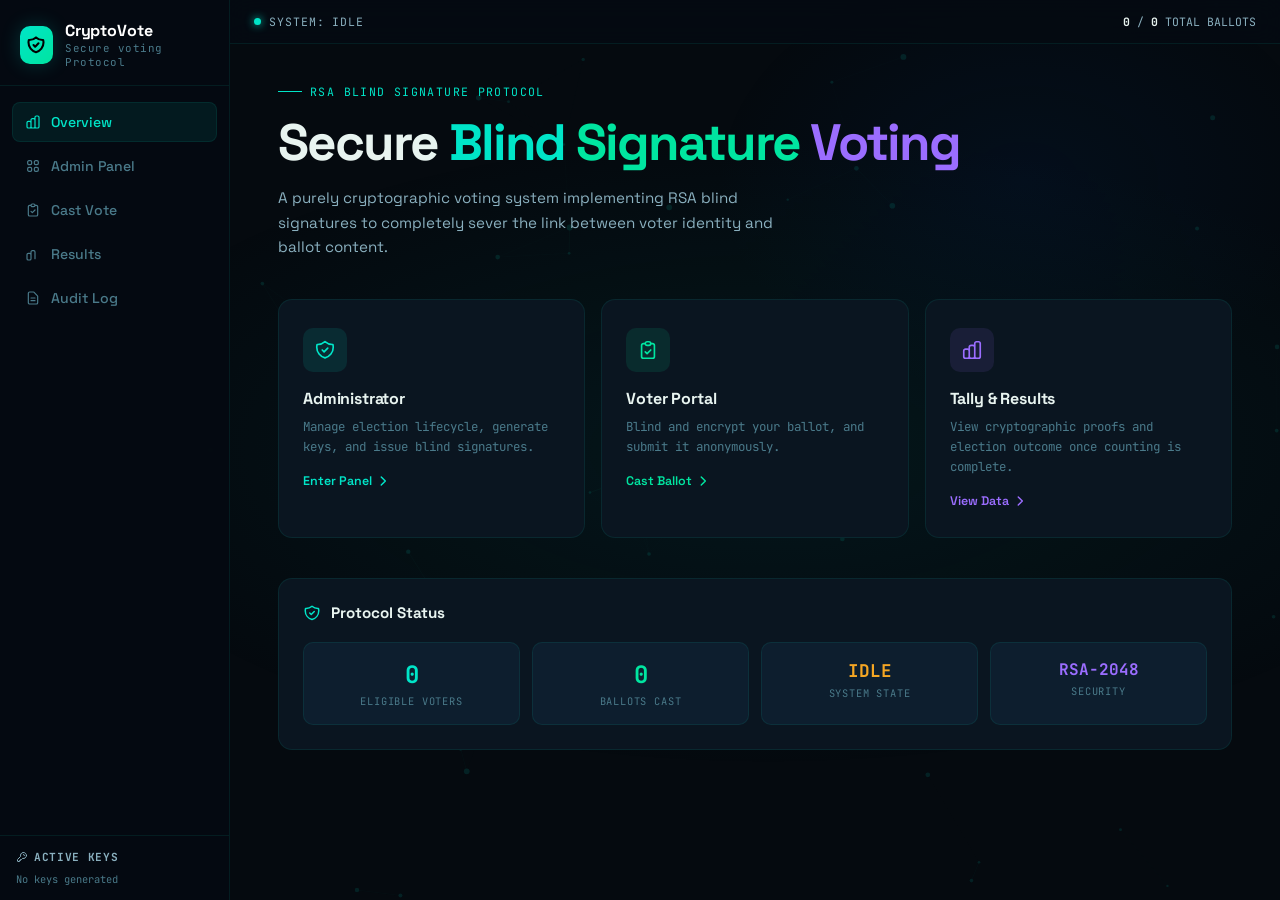
==== index.html @ 371b407e "move frontend to root for github pages" ====
<!DOCTYPE html>
<html lang="en">
  <head>
    <meta charset="UTF-8" />
    <meta
      name="viewport"
      content="width=device-width, initial-scale=1.0, viewport-fit=cover"
    />
    <title>CryptoVote · Secure Blind Signature Voting</title>
    <link
      href="https://fonts.googleapis.com/css2?family=Space+Grotesk:wght@300;400;500;600;700&family=JetBrains+Mono:wght@400;500;700&display=swap"
      rel="stylesheet"
    />
    <link rel="stylesheet" href="css/style.css" />
  </head>
  <body>
    <!-- Animated network background -->
    <canvas id="network-canvas"></canvas>

    <div id="app-shell">
      <!-- Sidebar -->
      <aside id="sidebar">
        <div class="sidebar-brand">
          <div class="brand-icon">
            <svg
              width="20"
              height="20"
              fill="none"
              stroke="#000"
              viewBox="0 0 24 24"
              stroke-width="2.5"
            >
              <path
                stroke-linecap="round"
                stroke-linejoin="round"
                d="M9 12l2 2 4-4m5.618-4.016A11.955 11.955 0 0112 2.944a11.955 11.955 0 01-8.618 3.04A12.02 12.02 0 003 9c0 5.591 3.824 10.29 9 11.622 5.176-1.332 9-6.03 9-11.622 0-1.042-.133-2.052-.382-3.016z"
              />
            </svg>
          </div>
          <div>
            <div class="brand-name">CryptoVote</div>
            <div class="brand-sub">Secure voting Protocol</div>
          </div>
        </div>

        <nav class="sidebar-nav" id="sidebar-nav"></nav>

        <div class="sidebar-keys" id="sidebar-keys">
          <div class="sidebar-keys-title">
            <svg
              width="12"
              height="12"
              fill="none"
              stroke="currentColor"
              viewBox="0 0 24 24"
              stroke-width="2"
            >
              <path
                stroke-linecap="round"
                stroke-linejoin="round"
                d="M15 7a2 2 0 012 2m4 0a6 6 0 01-7.743 5.743L11 17H9v2H7v2H4a1 1 0 01-1-1v-2.586a1 1 0 01.293-.707l5.964-5.964A6 6 0 1121 9z"
              />
            </svg>
            Active Keys
          </div>
          <div
            id="keys-display"
            style="color: var(--text-muted); font-size: 0.65rem"
          >
            No keys generated
          </div>
        </div>
      </aside>

      <!-- Top bar -->
      <div id="top-bar">
        <div style="display: flex; align-items: center">
          <span class="status-dot" id="state-dot"></span>
          <span class="status-label" id="state-label">SYSTEM: IDLE</span>
        </div>
        <div class="topbar-right">
          <span class="topbar-count"
            ><span id="tb-cast">0</span> / <span id="tb-total">0</span> TOTAL
            BALLOTS</span
          >
        </div>
      </div>

      <!-- Main -->
      <main id="main-content">
        <div id="page-content" class="page-inner"></div>
      </main>
    </div>

    <!-- JavaScript Modules -->
    <script src="js/utiles.js"></script>
    <script src="js/api.js"></script>
    <script src="js/pages/home.js"></script>
    <script src="js/pages/admin.js"></script>
    <script src="js/pages/vote.js"></script>
    <script src="js/pages/results.js"></script>
    <script src="js/pages/audit.js"></script>
    <script src="js/app.js"></script>
  </body>
</html>
---- css/style.css ----
:root {
  --bg: #050a0f;
  --bg2: #070d14;
  --surface: #0a1520;
  --surface2: #0d1e2e;
  --surface3: #112233;
  --border: rgba(0, 200, 180, 0.1);
  --border2: rgba(0, 200, 180, 0.2);
  --text: #e8f4f0;
  --text-muted: #4a7a8a;
  --text-dim: #8ab0bf;
  --cyan: #00e5c8;
  --cyan-dim: rgba(0, 229, 200, 0.08);
  --cyan-glow: rgba(0, 229, 200, 0.2);
  --green: #00e5a0;
  --green-dim: rgba(0, 229, 160, 0.08);
  --purple: #9b6dff;
  --purple-dim: rgba(155, 109, 255, 0.08);
  --amber: #f5a623;
  --amber-dim: rgba(245, 166, 35, 0.08);
  --red: #ff4060;
  --red-dim: rgba(255, 64, 96, 0.08);
  --mono: "JetBrains Mono", monospace;
  --sans: "Space Grotesk", sans-serif;
}

* {
  box-sizing: border-box;
  margin: 0;
  padding: 0;
}

body {
  font-family: var(--sans);
  background: var(--bg);
  color: var(--text);
  min-height: 100vh;
  -webkit-font-smoothing: antialiased;
  overflow-x: hidden;
}

/* Network grid background */
body::before {
  content: "";
  position: fixed;
  inset: 0;
  background-image: radial-gradient(
      ellipse 80% 50% at 60% 50%,
      rgba(0, 80, 80, 0.18) 0%,
      transparent 70%
    ),
    radial-gradient(
      ellipse 40% 40% at 80% 20%,
      rgba(0, 50, 120, 0.12) 0%,
      transparent 60%
    );
  pointer-events: none;
  z-index: 0;
}

/* SVG network pattern overlay */
#network-canvas {
  position: fixed;
  inset: 0;
  z-index: 0;
  opacity: 0.18;
  pointer-events: none;
}

#app-shell {
  display: flex;
  min-height: 100vh;
  position: relative;
  z-index: 1;
}

/* Sidebar */
#sidebar {
  width: 230px;
  flex-shrink: 0;
  background: rgba(5, 10, 18, 0.92);
  border-right: 1px solid var(--border);
  display: flex;
  flex-direction: column;
  position: fixed;
  top: 0;
  left: 0;
  bottom: 0;
  z-index: 30;
  backdrop-filter: blur(20px);
}

.sidebar-brand {
  padding: 20px 20px 16px;
  border-bottom: 1px solid var(--border);
  display: flex;
  align-items: center;
  gap: 12px;
}
.brand-icon {
  width: 38px;
  height: 38px;
  background: linear-gradient(135deg, var(--cyan), var(--green));
  border-radius: 10px;
  display: flex;
  align-items: center;
  justify-content: center;
  box-shadow: 0 0 20px var(--cyan-glow);
}
.brand-name {
  font-weight: 700;
  font-size: 1rem;
  letter-spacing: -0.01em;
  color: #fff;
}
.brand-sub {
  font-size: 0.68rem;
  font-family: var(--mono);
  color: var(--text-muted);
  letter-spacing: 0.05em;
}

.sidebar-nav {
  padding: 16px 12px;
  flex: 1;
  display: flex;
  flex-direction: column;
  gap: 4px;
}
.nav-item {
  display: flex;
  align-items: center;
  gap: 10px;
  padding: 10px 12px;
  border-radius: 8px;
  font-size: 0.88rem;
  font-weight: 500;
  color: var(--text-muted);
  cursor: pointer;
  transition: all 0.15s;
  border: 1px solid transparent;
  text-decoration: none;
}
.nav-item:hover {
  color: var(--text-dim);
  background: var(--surface);
}
.nav-item.active {
  color: var(--cyan);
  background: var(--cyan-dim);
  border-color: var(--border);
}
.nav-item svg {
  flex-shrink: 0;
}

.sidebar-keys {
  padding: 14px 16px;
  border-top: 1px solid var(--border);
  font-family: var(--mono);
  font-size: 0.68rem;
  color: var(--text-muted);
}
.sidebar-keys-title {
  display: flex;
  align-items: center;
  gap: 6px;
  color: var(--text-dim);
  font-weight: 700;
  font-size: 0.7rem;
  letter-spacing: 0.06em;
  text-transform: uppercase;
  margin-bottom: 8px;
}
.key-val {
  color: var(--cyan);
  margin-top: 3px;
}

/* Top status bar */
#top-bar {
  position: fixed;
  top: 0;
  left: 230px;
  right: 0;
  height: 44px;
  background: rgba(5, 10, 18, 0.9);
  border-bottom: 1px solid var(--border);
  display: flex;
  align-items: center;
  justify-content: space-between;
  padding: 0 24px;
  z-index: 20;
  backdrop-filter: blur(12px);
  font-family: var(--mono);
  font-size: 0.72rem;
}
.status-dot {
  width: 7px;
  height: 7px;
  border-radius: 50%;
  background: var(--cyan);
  box-shadow: 0 0 8px var(--cyan);
  display: inline-block;
  margin-right: 8px;
}
.status-dot.amber {
  background: var(--amber);
  box-shadow: 0 0 8px var(--amber);
}
.status-dot.red {
  background: var(--red);
  box-shadow: 0 0 8px var(--red);
}
.status-label {
  color: var(--text-dim);
  letter-spacing: 0.08em;
}

.topbar-right {
  display: flex;
  align-items: center;
  gap: 20px;
  color: var(--text-muted);
}
.topbar-count {
  color: var(--text-dim);
}
.topbar-count span {
  color: var(--text);
  font-weight: 700;
}

/* Main content */
#main-content {
  margin-left: 230px;
  padding-top: 44px;
  min-height: 100vh;
  flex: 1;
}
.page-inner {
  padding: 40px 48px;
  max-width: 1100px;
}

/* Cards */
.card {
  background: var(--surface);
  border: 1px solid var(--border);
  border-radius: 14px;
  padding: 24px;
}
.card-sm {
  padding: 18px;
}

/* Buttons */
.btn {
  display: inline-flex;
  align-items: center;
  gap: 8px;
  padding: 10px 20px;
  border-radius: 8px;
  font-size: 0.85rem;
  font-weight: 600;
  cursor: pointer;
  border: none;
  transition: all 0.15s;
  font-family: var(--sans);
  letter-spacing: 0.01em;
  text-decoration: none;
}
.btn-cyan {
  background: linear-gradient(135deg, var(--cyan), var(--green));
  color: #000;
  box-shadow: 0 0 20px var(--cyan-glow);
}
.btn-cyan:hover {
  box-shadow: 0 0 32px var(--cyan-glow);
  filter: brightness(1.1);
}
.btn-purple {
  background: linear-gradient(135deg, var(--purple), #c06eff);
  color: #fff;
  box-shadow: 0 0 20px rgba(155, 109, 255, 0.3);
}
.btn-purple:hover {
  box-shadow: 0 0 32px rgba(155, 109, 255, 0.45);
  filter: brightness(1.1);
}
.btn-outline {
  background: transparent;
  border: 1px solid var(--border2);
  color: var(--text-dim);
}
.btn-outline:hover {
  border-color: var(--cyan);
  color: var(--cyan);
  background: var(--cyan-dim);
}
.btn-danger {
  background: transparent;
  border: 1px solid rgba(255, 64, 96, 0.3);
  color: var(--red);
}
.btn-danger:hover {
  background: var(--red-dim);
  border-color: rgba(255, 64, 96, 0.5);
}
.btn-full {
  width: 100%;
  justify-content: center;
  padding: 14px;
  font-size: 0.92rem;
}
.btn:disabled {
  opacity: 0.45;
  cursor: not-allowed;
}

/* Inputs */
input,
textarea,
select {
  background: var(--surface2);
  border: 1px solid var(--border);
  border-radius: 8px;
  padding: 10px 14px;
  color: var(--text);
  font-family: var(--mono);
  font-size: 0.82rem;
  width: 100%;
  outline: none;
  transition: border-color 0.15s, box-shadow 0.15s;
}
input:focus,
textarea:focus {
  border-color: var(--cyan);
  box-shadow: 0 0 0 2px rgba(0, 229, 200, 0.1);
}
input::placeholder,
textarea::placeholder {
  color: var(--text-muted);
}
label {
  display: block;
  font-size: 0.72rem;
  font-weight: 600;
  color: var(--text-dim);
  margin-bottom: 6px;
  letter-spacing: 0.07em;
  text-transform: uppercase;
}

/* Alerts */
.alert {
  border-radius: 10px;
  padding: 14px 16px;
  display: flex;
  gap: 10px;
  align-items: flex-start;
  font-size: 0.82rem;
}
.alert-amber {
  background: var(--amber-dim);
  border: 1px solid rgba(245, 166, 35, 0.2);
  color: #f5c66b;
}
.alert-red {
  background: var(--red-dim);
  border: 1px solid rgba(255, 64, 96, 0.2);
  color: #ff8099;
}
.alert-green {
  background: var(--green-dim);
  border: 1px solid rgba(0, 229, 160, 0.2);
  color: var(--green);
}
.alert-cyan {
  background: var(--cyan-dim);
  border: 1px solid rgba(0, 229, 200, 0.2);
  color: var(--cyan);
}

/* Page: HOME */
.hero-section {
  margin-bottom: 40px;
}
.hero-eyebrow {
  display: flex;
  align-items: center;
  gap: 8px;
  font-family: var(--mono);
  font-size: 0.72rem;
  color: var(--cyan);
  letter-spacing: 0.12em;
  text-transform: uppercase;
  margin-bottom: 16px;
}
.hero-eyebrow::before {
  content: "";
  width: 24px;
  height: 1px;
  background: var(--cyan);
}
.hero-title {
  font-size: clamp(2.2rem, 4vw, 3.2rem);
  font-weight: 700;
  letter-spacing: -0.04em;
  line-height: 1.08;
  margin-bottom: 16px;
}
.hero-title .c {
  color: var(--cyan);
}
.hero-title .g {
  color: var(--green);
}
.hero-title .p {
  color: var(--purple);
}
.hero-desc {
  color: var(--text-dim);
  font-size: 0.95rem;
  max-width: 520px;
  line-height: 1.6;
}

.feature-cards {
  display: grid;
  grid-template-columns: repeat(3, 1fr);
  gap: 16px;
  margin-bottom: 40px;
}
.feature-card {
  background: var(--surface);
  border: 1px solid var(--border);
  border-radius: 14px;
  padding: 28px 24px;
  cursor: pointer;
  transition: border-color 0.2s, box-shadow 0.2s;
  position: relative;
  overflow: hidden;
}
.feature-card::before {
  content: "";
  position: absolute;
  top: 0;
  left: 0;
  right: 0;
  height: 1px;
  background: linear-gradient(
    90deg,
    transparent,
    var(--card-accent, var(--cyan)),
    transparent
  );
  opacity: 0;
  transition: opacity 0.3s;
}
.feature-card:hover {
  border-color: var(--card-accent, var(--cyan));
  box-shadow: 0 0 32px rgba(0, 229, 200, 0.06);
}
.feature-card:hover::before {
  opacity: 1;
}
.feature-card-icon {
  width: 44px;
  height: 44px;
  border-radius: 10px;
  display: flex;
  align-items: center;
  justify-content: center;
  margin-bottom: 16px;
}
.feature-card h3 {
  font-size: 1rem;
  font-weight: 700;
  margin-bottom: 8px;
  letter-spacing: -0.01em;
}
.feature-card p {
  font-size: 0.78rem;
  color: var(--text-muted);
  font-family: var(--mono);
  line-height: 1.6;
  margin-bottom: 16px;
}
.feature-card-link {
  font-size: 0.78rem;
  font-weight: 600;
  display: flex;
  align-items: center;
  gap: 4px;
  cursor: pointer;
  text-decoration: none;
}

.protocol-status {
  background: var(--surface);
  border: 1px solid var(--border);
  border-radius: 14px;
  padding: 24px;
}
.protocol-status-title {
  display: flex;
  align-items: center;
  gap: 10px;
  font-weight: 700;
  font-size: 0.95rem;
  margin-bottom: 20px;
}
.status-grid {
  display: grid;
  grid-template-columns: repeat(4, 1fr);
  gap: 12px;
}
.status-tile {
  background: var(--surface2);
  border: 1px solid var(--border);
  border-radius: 10px;
  padding: 16px;
  text-align: center;
}
.status-tile-val {
  font-size: 1.5rem;
  font-weight: 700;
  font-family: var(--mono);
  margin-bottom: 4px;
}
.status-tile-label {
  font-size: 0.65rem;
  font-family: var(--mono);
  color: var(--text-muted);
  text-transform: uppercase;
  letter-spacing: 0.08em;
}

/* Page: ADMIN */
.admin-gate {
  max-width: 380px;
  margin: 60px auto;
  text-align: center;
}
.admin-gate-icon {
  width: 80px;
  height: 80px;
  border-radius: 50%;
  background: var(--amber-dim);
  border: 1px solid rgba(245, 166, 35, 0.3);
  display: flex;
  align-items: center;
  justify-content: center;
  margin: 0 auto 24px;
}
.page-title {
  font-size: 1.6rem;
  font-weight: 700;
  letter-spacing: -0.03em;
  margin-bottom: 6px;
}
.page-sub {
  font-size: 0.82rem;
  color: var(--text-muted);
  font-family: var(--mono);
  margin-bottom: 28px;
}

.admin-layout {
  display: grid;
  grid-template-columns: 1fr 280px;
  gap: 24px;
  align-items: start;
}
.session-control {
  background: var(--surface);
  border: 1px solid var(--border);
  border-radius: 14px;
  padding: 28px;
}
.session-title {
  display: flex;
  align-items: center;
  gap: 10px;
  font-weight: 700;
  font-size: 1rem;
  margin-bottom: 24px;
}
.step-item {
  display: flex;
  align-items: center;
  justify-content: space-between;
  padding: 16px 0;
  border-bottom: 1px solid var(--border);
}
.step-item:last-child {
  border-bottom: none;
}
.step-item.active {
  background: linear-gradient(90deg, var(--cyan-dim), transparent);
  margin: 0 -28px;
  padding: 16px 28px;
  border-radius: 8px;
}
.step-num {
  font-size: 0.78rem;
  color: var(--text-muted);
  font-family: var(--mono);
  margin-bottom: 2px;
}
.step-name {
  font-size: 0.92rem;
  font-weight: 600;
}
.step-desc {
  font-size: 0.75rem;
  color: var(--text-muted);
  font-family: var(--mono);
  margin-top: 3px;
}
.step-check {
  width: 28px;
  height: 28px;
  border-radius: 50%;
  border: 2px solid var(--border2);
  display: flex;
  align-items: center;
  justify-content: center;
  flex-shrink: 0;
}
.step-check.done {
  background: var(--green-dim);
  border-color: var(--green);
}
.step-check.active-step {
  background: var(--cyan-dim);
  border-color: var(--cyan);
  box-shadow: 0 0 12px var(--cyan-glow);
}

.keys-panel {
  display: flex;
  flex-direction: column;
  gap: 16px;
}
.keys-card {
  background: var(--surface);
  border: 1px solid var(--border);
  border-radius: 14px;
  padding: 20px;
}
.keys-card-title {
  font-size: 0.82rem;
  font-weight: 700;
  margin-bottom: 14px;
  letter-spacing: -0.01em;
}
.key-row {
  margin-bottom: 12px;
}
.key-row label {
  font-size: 0.65rem;
}
.key-display {
  background: var(--surface2);
  border: 1px solid var(--border);
  border-radius: 6px;
  padding: 8px 12px;
  font-family: var(--mono);
  font-size: 0.85rem;
  color: var(--cyan);
  letter-spacing: 0.05em;
}
.danger-card {
  background: rgba(255, 64, 96, 0.04);
  border: 1px solid rgba(255, 64, 96, 0.15);
  border-radius: 14px;
  padding: 20px;
}
.danger-title {
  display: flex;
  align-items: center;
  gap: 8px;
  color: var(--red);
  font-weight: 700;
  font-size: 0.82rem;
  margin-bottom: 8px;
}
.danger-desc {
  font-size: 0.75rem;
  color: var(--text-muted);
  font-family: var(--mono);
  margin-bottom: 14px;
  line-height: 1.5;
}

/* Admin setup form */
.setup-grid {
  display: grid;
  grid-template-columns: 1fr 1fr;
  gap: 12px;
}

/* Stats grid */
.stats-grid {
  display: grid;
  grid-template-columns: repeat(3, 1fr);
  gap: 12px;
  margin-bottom: 20px;
}
.stat-card {
  background: var(--surface2);
  border: 1px solid var(--border);
  border-radius: 10px;
  padding: 16px;
  text-align: center;
}
.stat-val {
  font-size: 1.8rem;
  font-weight: 700;
  font-family: var(--mono);
}
.stat-label {
  font-size: 0.65rem;
  font-family: var(--mono);
  color: var(--text-muted);
  text-transform: uppercase;
  letter-spacing: 0.07em;
  margin-top: 3px;
}

/* Page: VOTE */
.vote-container {
  max-width: 620px;
}
.vote-card {
  background: var(--surface);
  border: 1px solid var(--border);
  border-radius: 16px;
  padding: 32px;
}
.vote-section-title {
  display: flex;
  align-items: center;
  gap: 10px;
  font-size: 0.85rem;
  font-weight: 700;
  margin-bottom: 16px;
}
.section-num {
  width: 24px;
  height: 24px;
  border-radius: 6px;
  background: var(--cyan);
  color: #000;
  font-size: 0.7rem;
  font-weight: 800;
  display: flex;
  align-items: center;
  justify-content: center;
  font-family: var(--mono);
}
.score-grid {
  display: grid;
  grid-template-columns: repeat(11, 1fr);
  gap: 6px;
}
.score-btn {
  aspect-ratio: 1;
  border: 1px solid var(--border2);
  background: var(--surface2);
  border-radius: 8px;
  font-weight: 700;
  font-size: 0.88rem;
  color: var(--text-dim);
  cursor: pointer;
  transition: all 0.12s;
  font-family: var(--sans);
}
.score-btn:hover {
  border-color: var(--cyan);
  color: var(--cyan);
  background: var(--cyan-dim);
}
.score-btn.selected {
  border-color: var(--cyan);
  background: linear-gradient(
    135deg,
    rgba(0, 229, 200, 0.3),
    rgba(0, 229, 160, 0.2)
  );
  color: var(--cyan);
  box-shadow: 0 0 12px var(--cyan-glow);
}
.submit-btn {
  width: 100%;
  margin-top: 24px;
  background: linear-gradient(135deg, var(--cyan), var(--green));
  color: #000;
  font-weight: 700;
  font-size: 0.95rem;
  border: none;
  border-radius: 10px;
  padding: 16px;
  cursor: pointer;
  font-family: var(--sans);
  display: flex;
  align-items: center;
  justify-content: center;
  gap: 10px;
  transition: all 0.2s;
  box-shadow: 0 4px 24px rgba(0, 229, 200, 0.25);
}
.submit-btn:hover {
  box-shadow: 0 4px 36px rgba(0, 229, 200, 0.4);
  filter: brightness(1.05);
}
.submit-btn:disabled {
  opacity: 0.45;
  cursor: not-allowed;
}

/* Page: RESULTS */
.results-stats {
  display: grid;
  grid-template-columns: repeat(4, 1fr);
  gap: 14px;
  margin-bottom: 28px;
}
.r-stat {
  background: var(--surface);
  border: 1px solid var(--border);
  border-radius: 12px;
  padding: 18px 16px;
}
.r-stat-label {
  font-size: 0.65rem;
  font-family: var(--mono);
  color: var(--text-muted);
  text-transform: uppercase;
  letter-spacing: 0.07em;
  margin-bottom: 8px;
}
.r-stat-val {
  font-size: 1.6rem;
  font-weight: 700;
  font-family: var(--mono);
}

.chart-card {
  background: var(--surface);
  border: 1px solid var(--border);
  border-radius: 14px;
  padding: 28px;
  margin-bottom: 24px;
}
.chart-title {
  font-size: 0.92rem;
  font-weight: 700;
  margin-bottom: 24px;
  letter-spacing: -0.01em;
}

.bar-chart {
  display: flex;
  flex-direction: column;
  gap: 0;
}
.bar-row {
  display: flex;
  align-items: center;
  gap: 12px;
  padding: 7px 0;
  border-bottom: 1px solid rgba(0, 229, 200, 0.05);
}
.bar-row:last-child {
  border-bottom: none;
}
.bar-x-label {
  width: 20px;
  text-align: center;
  font-family: var(--mono);
  font-size: 0.75rem;
  color: var(--text-dim);
  flex-shrink: 0;
}
.bar-track {
  flex: 1;
  height: 6px;
  background: var(--surface2);
  border-radius: 3px;
  overflow: hidden;
}
.bar-fill {
  height: 100%;
  border-radius: 3px;
  transition: width 0.8s cubic-bezier(0.2, 0.9, 0.4, 1.1);
}
.bar-count {
  width: 40px;
  text-align: right;
  font-family: var(--mono);
  font-size: 0.72rem;
  color: var(--text-muted);
}

/* Audit table */
.audit-card {
  background: var(--surface);
  border: 1px solid var(--border);
  border-radius: 14px;
  overflow: hidden;
}
.audit-header {
  padding: 20px 24px;
  border-bottom: 1px solid var(--border);
  display: flex;
  align-items: center;
  gap: 8px;
  font-size: 0.88rem;
  font-weight: 700;
}
.audit-table {
  width: 100%;
  font-family: var(--mono);
  font-size: 0.72rem;
}
.audit-table th {
  padding: 10px 16px;
  text-align: left;
  color: var(--text-muted);
  font-size: 0.65rem;
  text-transform: uppercase;
  letter-spacing: 0.07em;
  border-bottom: 1px solid var(--border);
  font-weight: 500;
}
.audit-table td {
  padding: 10px 16px;
  border-bottom: 1px solid rgba(0, 229, 200, 0.04);
  color: var(--text-dim);
}
.audit-table tr:last-child td {
  border-bottom: none;
}
.audit-table td:first-child {
  color: var(--cyan);
  font-weight: 600;
}
.badge {
  display: inline-flex;
  align-items: center;
  padding: 2px 8px;
  border-radius: 4px;
  font-size: 0.62rem;
  font-weight: 700;
  letter-spacing: 0.04em;
}
.badge-green {
  background: var(--green-dim);
  color: var(--green);
  border: 1px solid rgba(0, 229, 160, 0.2);
}
.badge-red {
  background: var(--red-dim);
  color: var(--red);
  border: 1px solid rgba(255, 64, 96, 0.2);
}

/* Pulse loader */
.pulse {
  animation: pulse 1.6s ease-in-out infinite;
}
@keyframes pulse {
  0%,
  100% {
    opacity: 1;
  }
  50% {
    opacity: 0.35;
  }
}
.skeleton {
  background: var(--surface2);
  border-radius: 8px;
}

/* Pop in */
@keyframes pop {
  0% {
    transform: scale(0.7);
    opacity: 0;
  }
  70% {
    transform: scale(1.06);
  }
  100% {
    transform: scale(1);
    opacity: 1;
  }
}
.pop-in {
  animation: pop 0.4s cubic-bezier(0.34, 1.56, 0.64, 1) both;
}

/* Fade */
@keyframes fadeUp {
  from {
    opacity: 0;
    transform: translateY(12px);
  }
  to {
    opacity: 1;
    transform: none;
  }
}
.fade-up {
  animation: fadeUp 0.4s ease both;
}

/* Scrollbar */
::-webkit-scrollbar {
  width: 5px;
}
::-webkit-scrollbar-track {
  background: var(--bg);
}
::-webkit-scrollbar-thumb {
  background: var(--border2);
  border-radius: 3px;
}
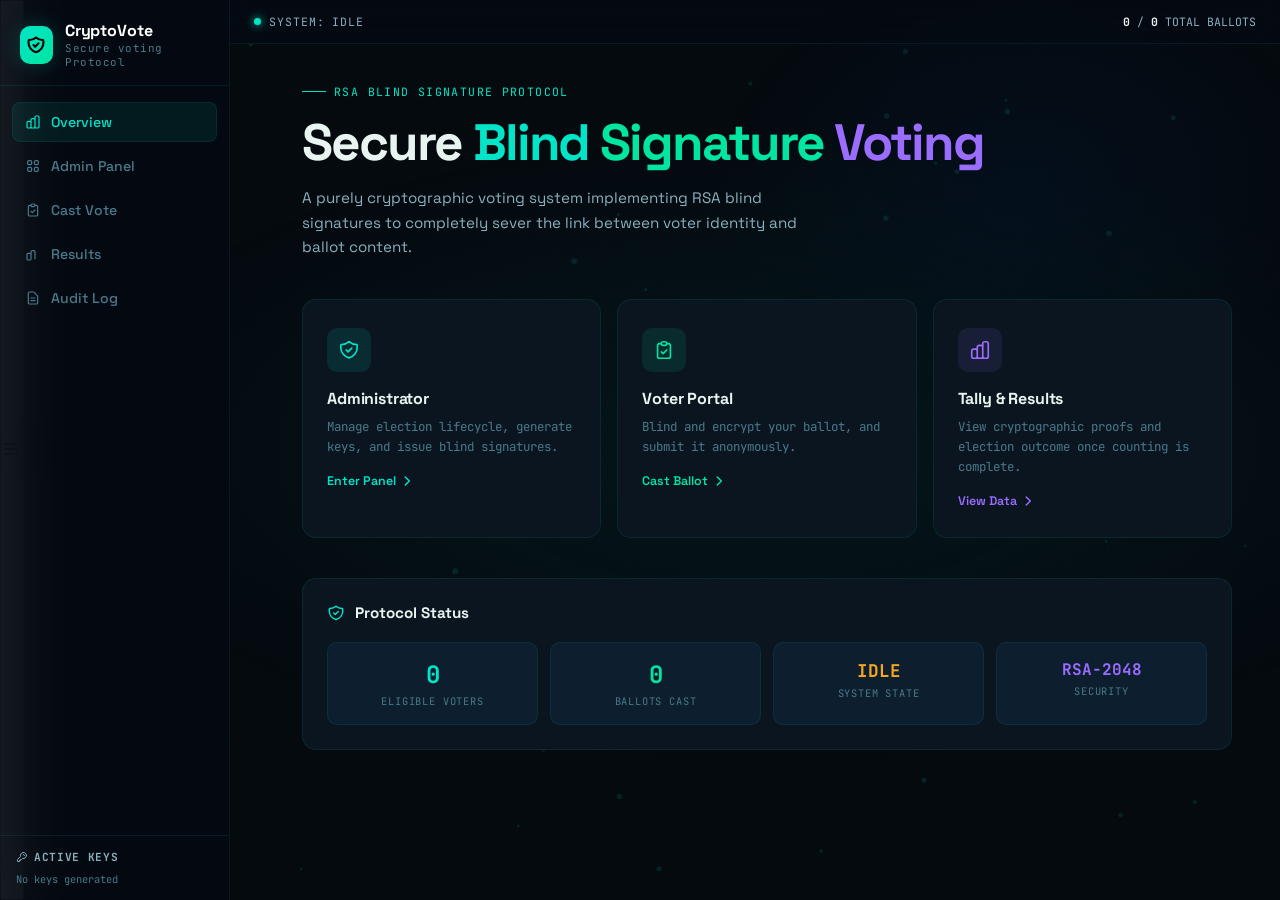
==== commit 0c9ef531: "add mobile responsive sidebar" ====
--- a/index.html
+++ b/index.html
@@ -18,6 +18,12 @@
     <canvas id="network-canvas"></canvas>
 
     <div id="app-shell">
+      <button id="menu-toggle" onclick="document.getElementById('sidebar').classList.toggle('open')">
+  <svg width="20" height="20" fill="none" stroke="currentColor" viewBox="0 0 24 24" stroke-width="2">
+    <path stroke-linecap="round" stroke-linejoin="round" d="M4 6h16M4 12h16M4 18h16"/>
+  </svg>
+</button>
+<div id="sidebar-overlay" onclick="document.getElementById('sidebar').classList.remove('open')"></div>
       <!-- Sidebar -->
       <aside id="sidebar">
         <div class="sidebar-brand">
--- a/css/style.css
+++ b/css/style.css
@@ -1030,3 +1030,62 @@
   background: var(--border2);
   border-radius: 3px;
 }
+/* ===================== MOBILE RESPONSIVE ===================== */
+@media (max-width: 768px) {
+  #sidebar {
+    transform: translateX(-100%);
+  }
+
+  #sidebar.open {
+    transform: translateX(0);
+  }
+
+  #sidebar-overlay {
+    display: block;
+  }
+
+  #menu-toggle {
+    display: flex;
+  }
+
+  #top-bar {
+    left: 0;
+    padding-left: 52px;
+  }
+
+  #main-content {
+    margin-left: 0;
+  }
+
+  .page-inner {
+    padding: 24px 16px;
+  }
+
+  .feature-cards {
+    grid-template-columns: 1fr;
+  }
+
+  .status-grid {
+    grid-template-columns: repeat(2, 1fr);
+  }
+
+  .results-stats {
+    grid-template-columns: repeat(2, 1fr);
+  }
+
+  .admin-layout {
+    grid-template-columns: 1fr;
+  }
+
+  .setup-grid {
+    grid-template-columns: 1fr;
+  }
+
+  .stats-grid {
+    grid-template-columns: repeat(2, 1fr);
+  }
+
+  .score-grid {
+    grid-template-columns: repeat(6, 1fr);
+  }
+}
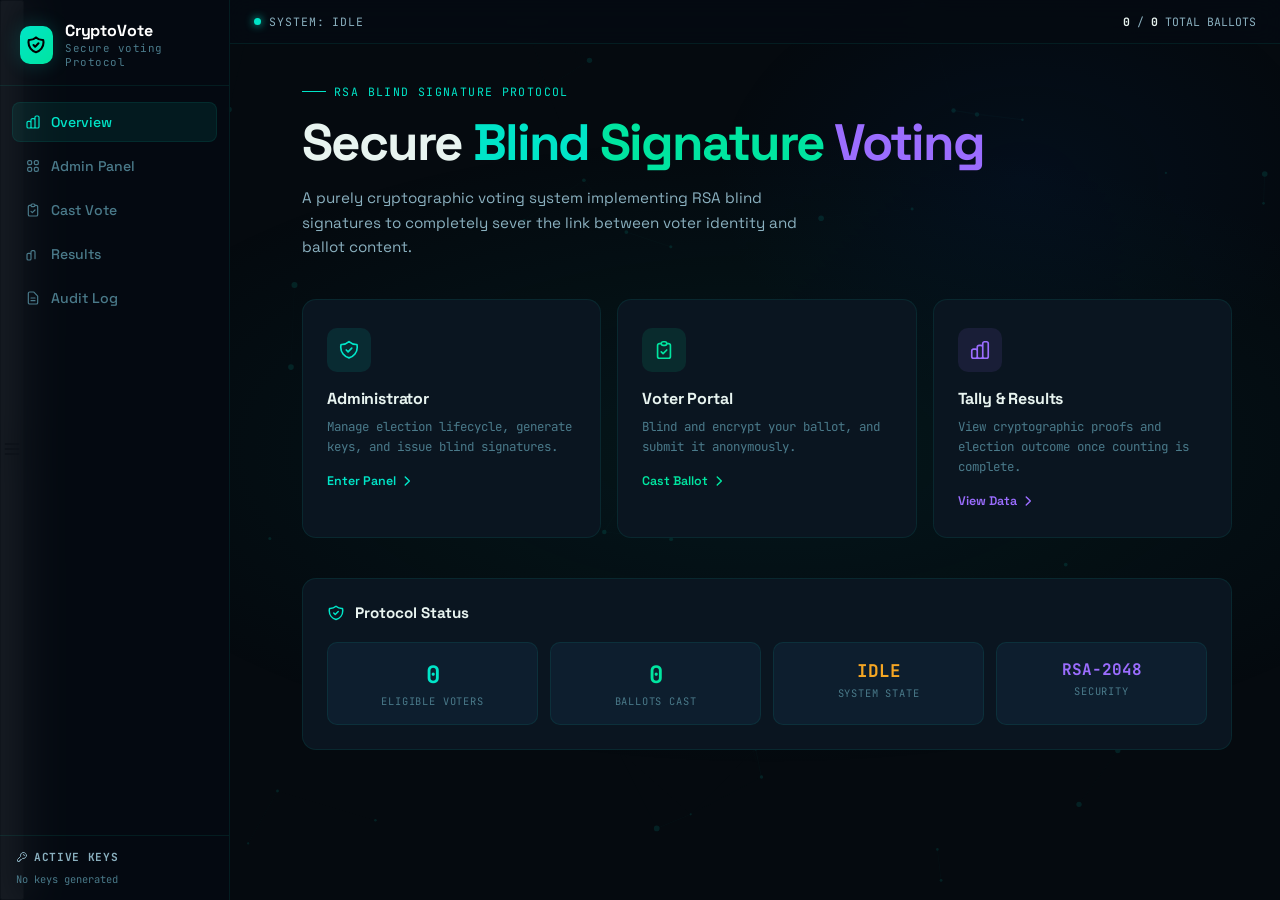
==== commit 9042c8eb: "fix sidebar overlay mobile" ====
--- a/index.html
+++ b/index.html
@@ -18,11 +18,12 @@
     <canvas id="network-canvas"></canvas>
 
     <div id="app-shell">
-      <button id="menu-toggle" onclick="document.getElementById('sidebar').classList.toggle('open')">
+     <button id="menu-toggle" onclick="document.getElementById('sidebar').classList.toggle('open'); document.getElementById('sidebar-overlay').classList.toggle('open')">
   <svg width="20" height="20" fill="none" stroke="currentColor" viewBox="0 0 24 24" stroke-width="2">
     <path stroke-linecap="round" stroke-linejoin="round" d="M4 6h16M4 12h16M4 18h16"/>
   </svg>
 </button>
+<div id="sidebar-overlay" onclick="document.getElementById('sidebar').classList.remove('open'); this.classList.remove('open')"></div>
 <div id="sidebar-overlay" onclick="document.getElementById('sidebar').classList.remove('open')"></div>
       <!-- Sidebar -->
       <aside id="sidebar">
--- a/css/style.css
+++ b/css/style.css
@@ -1034,16 +1034,21 @@
 @media (max-width: 768px) {
   #sidebar {
     transform: translateX(-100%);
+    visibility: hidden;
+    border-right: none;
   }
 
   #sidebar.open {
     transform: translateX(0);
+    visibility: visible;
   }
 
   #sidebar-overlay {
+    display: none;
+  }
+#sidebar-overlay.open {
     display: block;
   }
-
   #menu-toggle {
     display: flex;
   }
